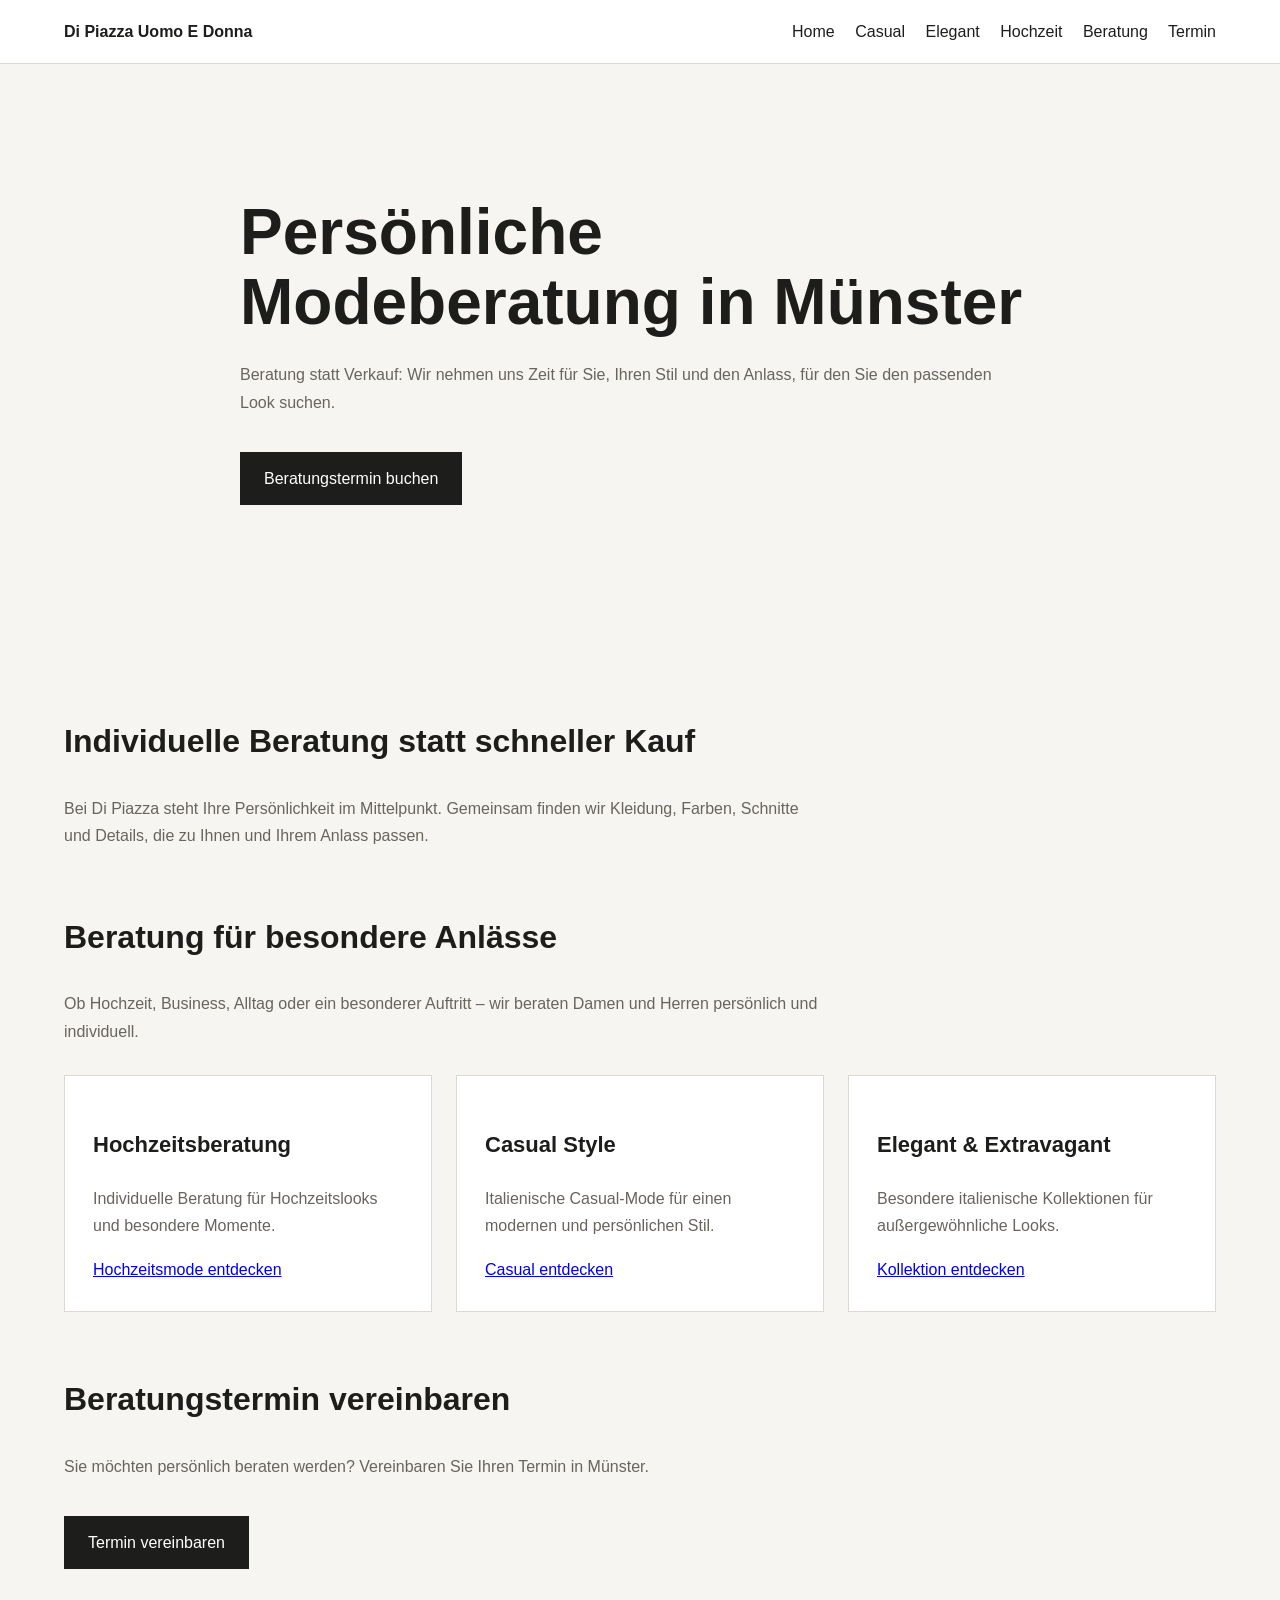
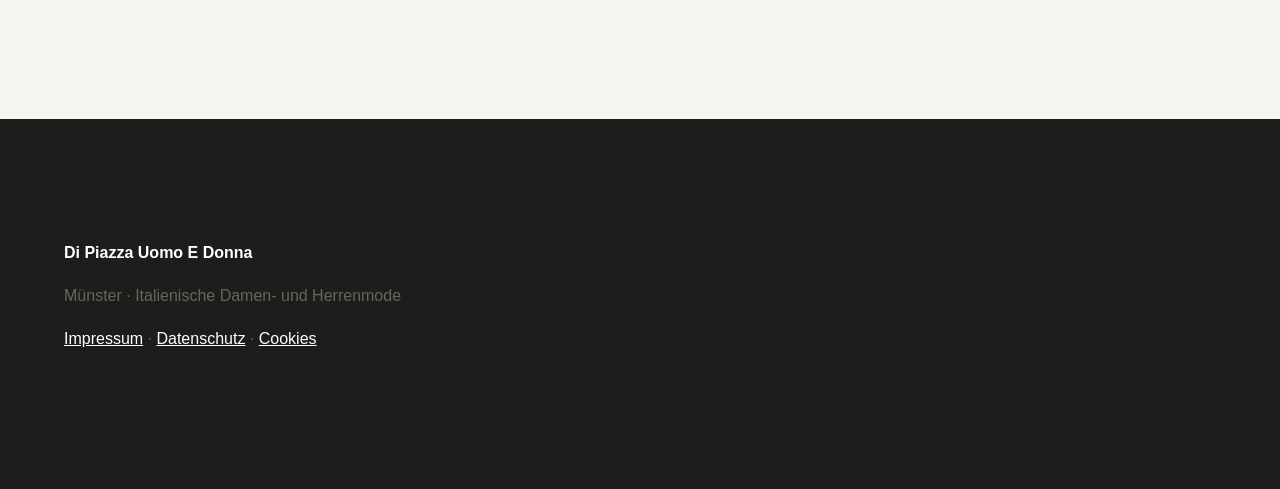
==== production/beratung.html @ 56aae652 "Initial production website" ====
<!doctype html>
<html lang="de">
<head>
  <meta charset="utf-8">
  <title>Persönliche Modeberatung in Münster | Di Piazza</title>
  <meta name="description" content="Persönliche Modeberatung in Münster für Damen und Herren. Individuelle Beratung für Alltag, Hochzeit und besondere Anlässe bei Di Piazza.">
  <meta name="robots" content="index,follow">
  <link rel="canonical" href="https://www.dipiazza.de/beratung">
  <meta name="viewport" content="width=device-width, initial-scale=1">
  <link rel="stylesheet" href="style.css">

<script type="application/ld+json">
{
  "@context": "https://schema.org",
  "@graph": [
    {
      "@type": "WebSite",
      "@id": "https://www.dipiazza.de/#website",
      "url": "https://www.dipiazza.de/",
      "name": "Di Piazza Uomo E Donna",
      "publisher": {
        "@id": "https://www.dipiazza.de/#business"
      }
    },
    {
      "@type": "ClothingStore",
      "@id": "https://www.dipiazza.de/#business",
      "name": "Di Piazza Uomo E Donna",
      "url": "https://www.dipiazza.de/",
      "description": "Italienische Damen- und Herrenmode in Münster mit persönlicher Modeberatung.",
      "telephone": "+49 176 60366020",
      "email": "d.dipiazza@web.de",
      "address": {
        "@type": "PostalAddress",
        "streetAddress": "Aegidiistraße 20A",
        "postalCode": "48143",
        "addressLocality": "Münster",
        "addressRegion": "Nordrhein-Westfalen",
        "addressCountry": "DE"
      },
      "geo": {
        "@type": "GeoCoordinates",
        "latitude": 51.9592568,
        "longitude": 7.6226174
      },
      "priceRange": "€€€"
    },
    {
      "@type": "WebPage",
      "@id": "https://www.dipiazza.de/beratung#webpage",
      "url": "https://www.dipiazza.de/beratung",
      "name": "Persönliche Modeberatung in Münster | Di Piazza",
      "isPartOf": {
        "@id": "https://www.dipiazza.de/#website"
      },
      "about": {
        "@id": "https://www.dipiazza.de/#business"
      }
    }
  ]
}
</script>
</head>

<body>

<header>
  <nav>
    <strong>Di Piazza Uomo E Donna</strong>
    <div>
      <a href="/">Home</a>
      <a href="/casual">Casual</a>
      <a href="/elegant-extravagant">Elegant</a>
      <a href="/besondere-momente-hochzeit">Hochzeit</a>
      <a href="/beratung">Beratung</a>
      <a href="/termin">Termin</a>
    </div>
  </nav>
</header>

<main>

<section class="hero">
  <div class="container">
    <div class="hero-content">

      <h1>Persönliche Modeberatung in Münster</h1>

      <p>
        Beratung statt Verkauf: Wir nehmen uns Zeit für Sie,
        Ihren Stil und den Anlass, für den Sie den passenden Look suchen.
      </p>

      <a class="button" href="/termin">
        Beratungstermin buchen
      </a>

    </div>
  </div>
</section>

<section class="container">

  <h2>Individuelle Beratung statt schneller Kauf</h2>

  <p>
    Bei Di Piazza steht Ihre Persönlichkeit im Mittelpunkt.
    Gemeinsam finden wir Kleidung, Farben, Schnitte und Details,
    die zu Ihnen und Ihrem Anlass passen.
  </p>

  <h2>Beratung für besondere Anlässe</h2>

  <p>
    Ob Hochzeit, Business, Alltag oder ein besonderer Auftritt –
    wir beraten Damen und Herren persönlich und individuell.
  </p>

  <div class="grid">

    <article class="card">
      <h3>Hochzeitsberatung</h3>
      <p>
        Individuelle Beratung für Hochzeitslooks und besondere Momente.
      </p>
      <a href="/besondere-momente-hochzeit">Hochzeitsmode entdecken</a>
    </article>

    <article class="card">
      <h3>Casual Style</h3>
      <p>
        Italienische Casual-Mode für einen modernen und persönlichen Stil.
      </p>
      <a href="/casual">Casual entdecken</a>
    </article>

    <article class="card">
      <h3>Elegant &amp; Extravagant</h3>
      <p>
        Besondere italienische Kollektionen für außergewöhnliche Looks.
      </p>
      <a href="/elegant-extravagant">Kollektion entdecken</a>
    </article>

  </div>

  <h2>Beratungstermin vereinbaren</h2>

  <p>
    Sie möchten persönlich beraten werden?
    Vereinbaren Sie Ihren Termin in Münster.
  </p>

  <a class="button" href="/termin">
    Termin vereinbaren
  </a>

</section>

</main>

<footer>
  <div class="container">
    <strong>Di Piazza Uomo E Donna</strong>
    <p>Münster · Italienische Damen- und Herrenmode</p>

    <p>
      <a href="/impressum">Impressum</a> ·
      <a href="/datenschutz">Datenschutz</a> ·
      <a href="/cookies">Cookies</a>
    </p>
  </div>
</footer>

</body>
</html>
---- production/style.css ----
:root {
    --bg: #f7f5f1;
    --text: #1d1d1b;
    --muted: #68645e;
    --accent: #9a7b4f;
    --white: #ffffff;
    --border: #ded9d0;
}

* {
    box-sizing: border-box;
}

html {
    scroll-behavior: smooth;
}

body {
    margin: 0;
    font-family: Arial, Helvetica, sans-serif;
    background: var(--bg);
    color: var(--text);
    line-height: 1.7;
}

header {
    background: var(--white);
    border-bottom: 1px solid var(--border);
    position: sticky;
    top: 0;
    z-index: 10;
}

nav {
    max-width: 1200px;
    margin: auto;
    padding: 18px 24px;
    display: flex;
    gap: 24px;
    align-items: center;
    justify-content: space-between;
}

nav a {
    color: var(--text);
    text-decoration: none;
    margin-left: 16px;
}

.container {
    max-width: 1200px;
    margin: auto;
    padding: 70px 24px;
}

.hero {
    min-height: 520px;
    display: flex;
    align-items: center;
}

.hero-content {
    max-width: 800px;
}

h1 {
    font-size: clamp(36px, 6vw, 64px);
    line-height: 1.1;
    margin-bottom: 24px;
}

h2 {
    font-size: 32px;
    margin-top: 60px;
}

h3 {
    font-size: 22px;
}

p {
    max-width: 760px;
    color: var(--muted);
}

.button {
    display: inline-block;
    margin-top: 20px;
    padding: 13px 24px;
    background: var(--text);
    color: white;
    text-decoration: none;
}

.grid {
    display: grid;
    grid-template-columns: repeat(auto-fit, minmax(260px, 1fr));
    gap: 24px;
    margin-top: 30px;
}

.card {
    background: var(--white);
    padding: 28px;
    border: 1px solid var(--border);
}

footer {
    margin-top: 80px;
    padding: 50px 24px;
    background: var(--text);
    color: white;
}

footer a {
    color: white;
}

@media (max-width: 700px) {
    nav {
        flex-direction: column;
        align-items: flex-start;
    }

    nav a {
        margin-left: 0;
        margin-right: 12px;
    }

    .container {
        padding: 45px 18px;
    }
}
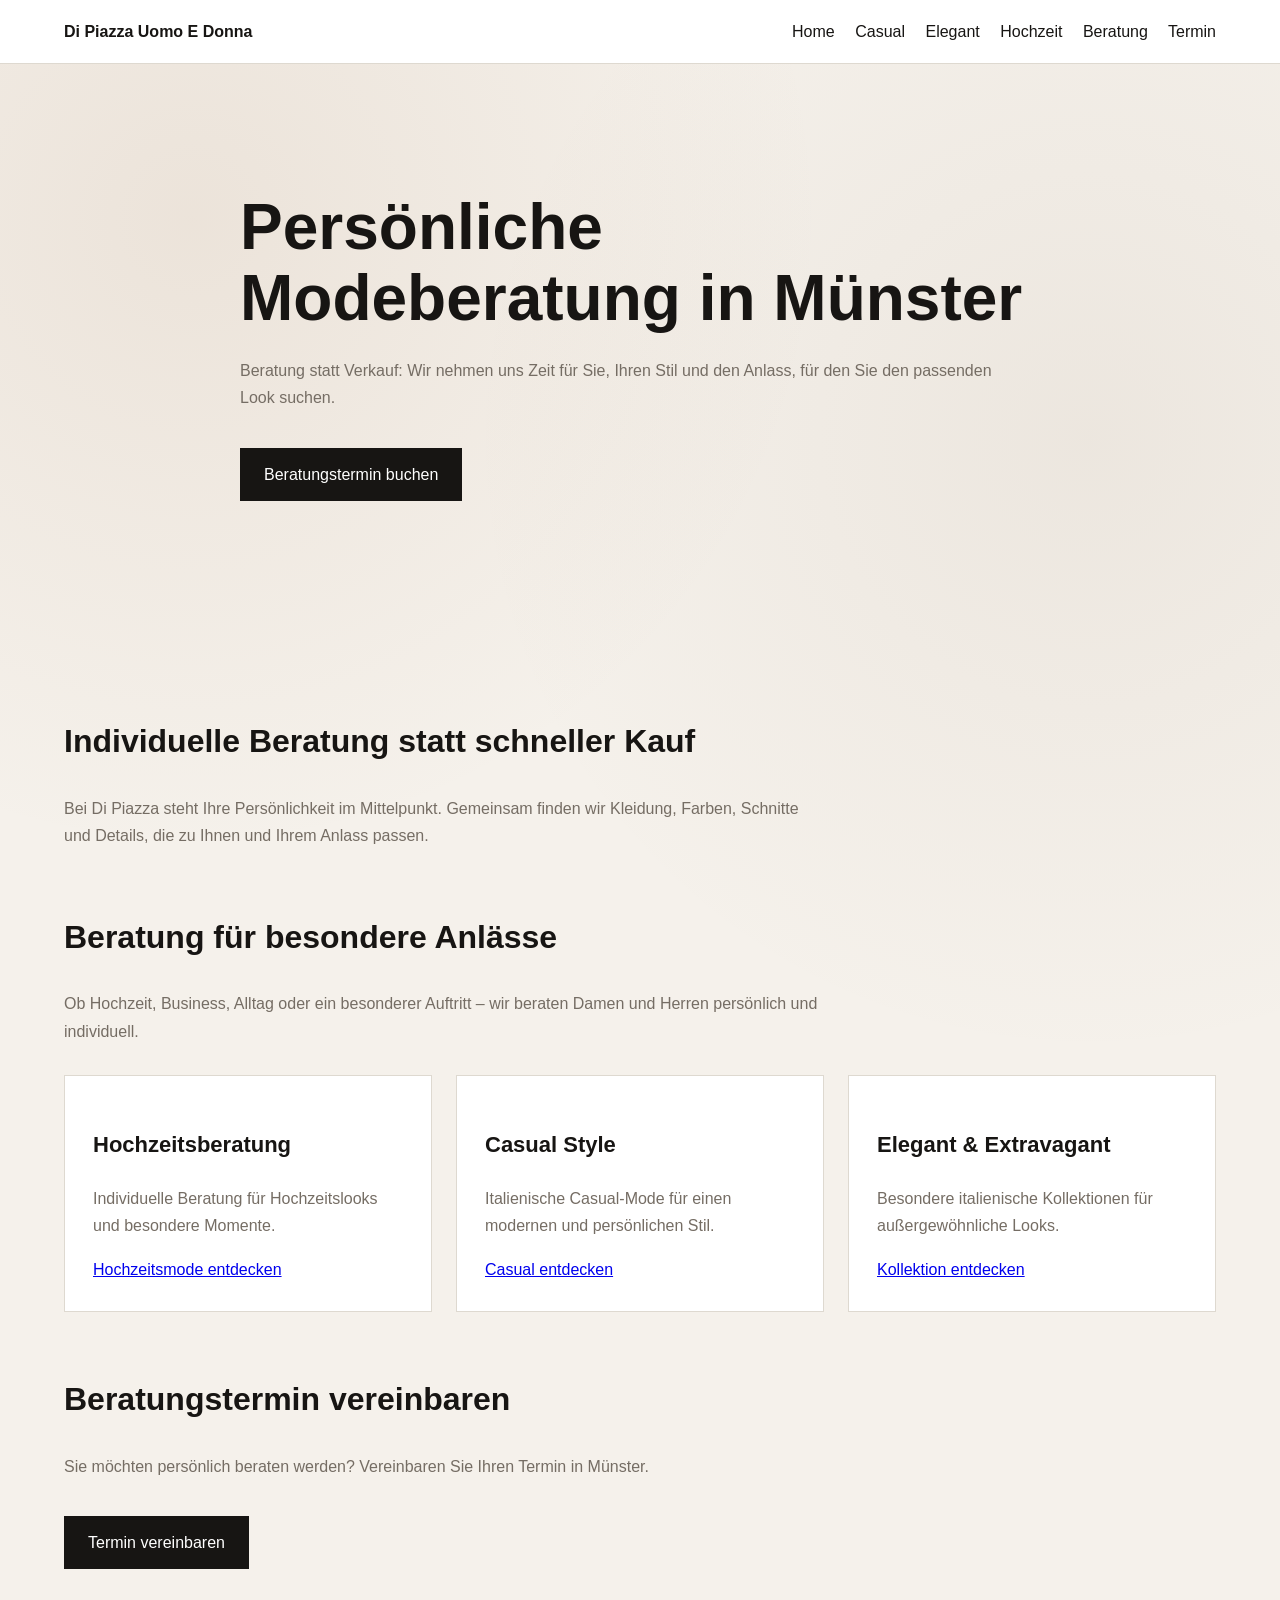
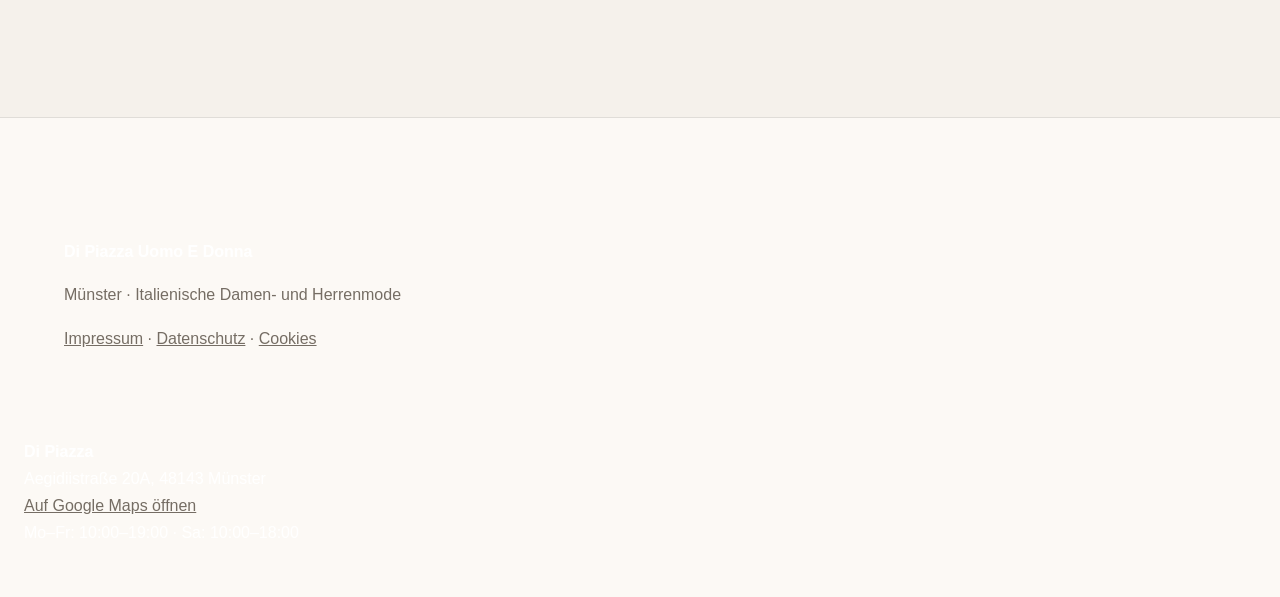
==== commit 79365980: "Improve luxury design and site experience" ====
--- a/production/beratung.html
+++ b/production/beratung.html
@@ -170,6 +170,16 @@
       <a href="/cookies">Cookies</a>
     </p>
   </div>
+
+<div class="business-contact">
+  <strong>Di Piazza</strong><br>
+  Aegidiistraße 20A, 48143 Münster<br>
+  <a href="https://www.google.com/maps/search/?api=1&query=Aegidiistra%C3%9Fe+20A%2C+48143+M%C3%BCnster%2C+Deutschland" target="_blank" rel="noopener">
+    Auf Google Maps öffnen
+  </a><br>
+  <span>Mo–Fr: 10:00–19:00 · Sa: 10:00–18:00</span>
+</div>
+
 </footer>
 
 </body>
--- a/production/style.css
+++ b/production/style.css
@@ -131,3 +131,158 @@
         padding: 45px 18px;
     }
 }
+
+
+/* ===== Di Piazza Luxury Experience ===== */
+
+:root {
+  --bg: #f5f1eb;
+  --surface: #fffdf9;
+  --text: #171513;
+  --muted: #756d64;
+  --accent: #9b6b42;
+  --accent-dark: #6f472b;
+  --line: rgba(23,21,19,.12);
+  --shadow: 0 18px 50px rgba(35,25,18,.10);
+}
+
+html {
+  scroll-behavior: smooth;
+}
+
+body {
+  background:
+    radial-gradient(circle at 15% 10%, rgba(155,107,66,.10), transparent 28%),
+    radial-gradient(circle at 85% 20%, rgba(120,90,60,.07), transparent 30%),
+    var(--bg);
+  color: var(--text);
+  animation: pageEnter .8s ease both;
+}
+
+@keyframes pageEnter {
+  from {
+    opacity: 0;
+    transform: translateY(18px);
+  }
+  to {
+    opacity: 1;
+    transform: translateY(0);
+  }
+}
+
+a,
+button {
+  transition:
+    transform .25s ease,
+    color .25s ease,
+    background-color .25s ease,
+    border-color .25s ease,
+    box-shadow .25s ease,
+    opacity .25s ease;
+}
+
+a:hover {
+  color: var(--accent-dark);
+}
+
+.button,
+button,
+a[class*="button"] {
+  position: relative;
+  overflow: hidden;
+}
+
+.button:hover,
+button:hover,
+a[class*="button"]:hover {
+  transform: translateY(-3px);
+  box-shadow: 0 12px 28px rgba(35,25,18,.16);
+}
+
+.button::after,
+a[class*="button"]::after {
+  content: "";
+  position: absolute;
+  inset: 0;
+  background: linear-gradient(
+    110deg,
+    transparent 20%,
+    rgba(255,255,255,.35) 50%,
+    transparent 80%
+  );
+  transform: translateX(-120%);
+  transition: transform .65s ease;
+}
+
+.button:hover::after,
+a[class*="button"]:hover::after {
+  transform: translateX(120%);
+}
+
+img {
+  transition: transform .7s ease, filter .7s ease;
+}
+
+img:hover {
+  transform: scale(1.025);
+}
+
+main,
+section,
+article {
+  animation: contentEnter .9s ease both;
+}
+
+@keyframes contentEnter {
+  from {
+    opacity: 0;
+    transform: translateY(24px);
+  }
+  to {
+    opacity: 1;
+    transform: translateY(0);
+  }
+}
+
+footer {
+  margin-top: 70px;
+  border-top: 1px solid var(--line);
+  background: rgba(255,253,249,.72);
+  backdrop-filter: blur(12px);
+}
+
+footer a {
+  color: var(--muted);
+}
+
+footer a:hover {
+  color: var(--accent-dark);
+}
+
+@media (max-width: 700px) {
+  body {
+    animation-duration: .6s;
+  }
+
+  .button,
+  button,
+  a[class*="button"] {
+    width: auto;
+    max-width: 100%;
+  }
+}
+
+@media (prefers-reduced-motion: reduce) {
+  html {
+    scroll-behavior: auto;
+  }
+
+  *,
+  *::before,
+  *::after {
+    animation-duration: .01ms !important;
+    animation-iteration-count: 1 !important;
+    transition-duration: .01ms !important;
+    scroll-behavior: auto !important;
+  }
+}
